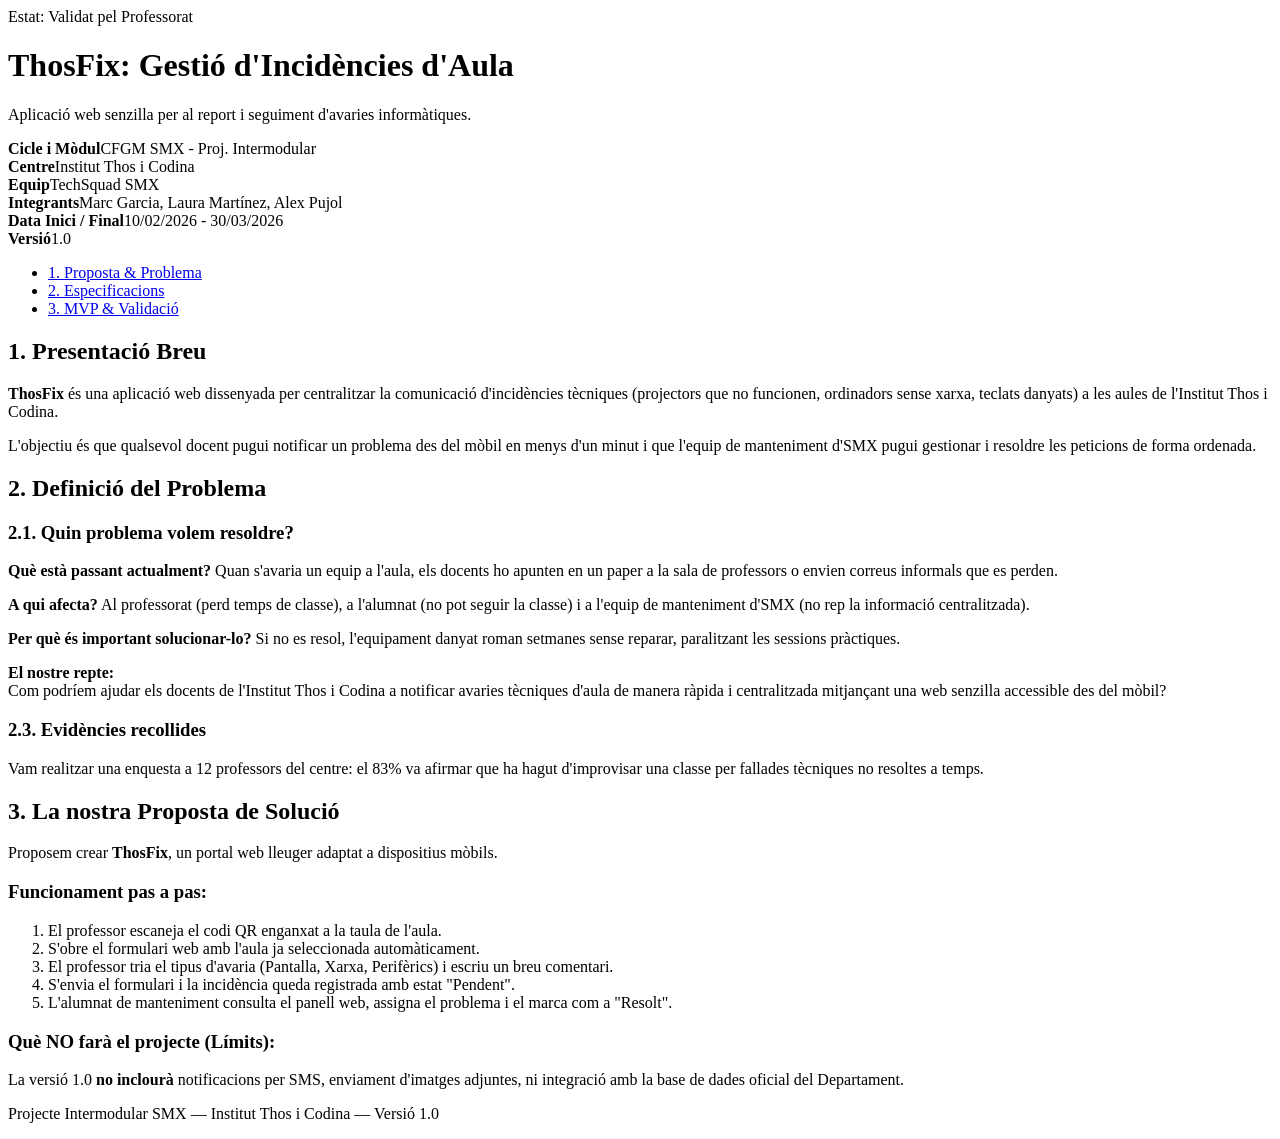
==== index.html @ 703491bd "Add files via upload" ====
<!DOCTYPE html>
<html lang="ca">
<head>
  <meta charset="UTF-8">
  <meta name="viewport" content="width=device-width, initial-scale=1.0">
  <title>ThosFix - Inici i Problema</title>
  <link rel="stylesheet" href="css/style.css">
</head>
<body>

  <header>
    <div class="container header-content">
      <span class="status-badge">Estat: Validat pel Professorat</span>
      <h1>ThosFix: Gestió d'Incidències d'Aula</h1>
      <p class="tagline">Aplicació web senzilla per al report i seguiment d'avaries informàtiques.</p>
      
      <div class="meta-grid">
        <div class="meta-item"><strong>Cicle i Mòdul</strong><span>CFGM SMX - Proj. Intermodular</span></div>
        <div class="meta-item"><strong>Centre</strong><span>Institut Thos i Codina</span></div>
        <div class="meta-item"><strong>Equip</strong><span>TechSquad SMX</span></div>
        <div class="meta-item"><strong>Integrants</strong><span>Marc Garcia, Laura Martínez, Alex Pujol</span></div>
        <div class="meta-item"><strong>Data Inici / Final</strong><span>10/02/2026 - 30/03/2026</span></div>
        <div class="meta-item"><strong>Versió</strong><span>1.0</span></div>
      </div>
    </div>
  </header>

  <nav class="main-nav">
    <div class="container">
      <ul>
        <li><a href="index.html" class="active">1. Proposta & Problema</a></li>
        <li><a href="especificacions.html">2. Especificacions</a></li>
        <li><a href="mvp.html">3. MVP & Validació</a></li>
      </ul>
    </div>
  </nav>

  <main class="container">

    <section id="sec1">
      <h2>1. Presentació Breu</h2>
      <p><strong>ThosFix</strong> és una aplicació web dissenyada per centralitzar la comunicació d'incidències tècniques (projectors que no funcionen, ordinadors sense xarxa, teclats danyats) a les aules de l'Institut Thos i Codina.</p>
      <p>L'objectiu és que qualsevol docent pugui notificar un problema des del mòbil en menys d'un minut i que l'equip de manteniment d'SMX pugui gestionar i resoldre les peticions de forma ordenada.</p>
    </section>

    <section id="sec2">
      <h2>2. Definició del Problema</h2>
      <h3>2.1. Quin problema volem resoldre?</h3>
      <p><strong>Què està passant actualment?</strong> Quan s'avaria un equip a l'aula, els docents ho apunten en un paper a la sala de professors o envien correus informals que es perden.</p>
      <p><strong>A qui afecta?</strong> Al professorat (perd temps de classe), a l'alumnat (no pot seguir la classe) i a l'equip de manteniment d'SMX (no rep la informació centralitzada).</p>
      <p><strong>Per què és important solucionar-lo?</strong> Si no es resol, l'equipament danyat roman setmanes sense reparar, paralitzant les sessions pràctiques.</p>

      <div class="callout callout-challenge">
        <strong>El nostre repte:</strong><br>
        Com podríem ajudar els docents de l'Institut Thos i Codina a notificar avaries tècniques d'aula de manera ràpida i centralitzada mitjançant una web senzilla accessible des del mòbil?
      </div>

      <h3>2.3. Evidències recollides</h3>
      <p>Vam realitzar una enquesta a 12 professors del centre: el 83% va afirmar que ha hagut d'improvisar una classe per fallades tècniques no resoltes a temps.</p>
    </section>

    <section id="sec3">
      <h2>3. La nostra Proposta de Solució</h2>
      <p>Proposem crear <strong>ThosFix</strong>, un portal web lleuger adaptat a dispositius mòbils.</p>

      <h3>Funcionament pas a pas:</h3>
      <ol class="steps">
        <li>El professor escaneja el codi QR enganxat a la taula de l'aula.</li>
        <li>S'obre el formulari web amb l'aula ja seleccionada automàticament.</li>
        <li>El professor tria el tipus d'avaria (Pantalla, Xarxa, Perifèrics) i escriu un breu comentari.</li>
        <li>S'envia el formulari i la incidència queda registrada amb estat "Pendent".</li>
        <li>L'alumnat de manteniment consulta el panell web, assigna el problema i el marca com a "Resolt".</li>
      </ol>

      <h3>Què NO farà el projecte (Límits):</h3>
      <p>La versió 1.0 <strong>no inclourà</strong> notificacions per SMS, enviament d'imatges adjuntes, ni integració amb la base de dades oficial del Departament.</p>
    </section>

  </main>

  <footer>
    <div class="container">
      <p>Projecte Intermodular SMX — Institut Thos i Codina — Versió 1.0</p>
    </div>
  </footer>

</body>
</html>
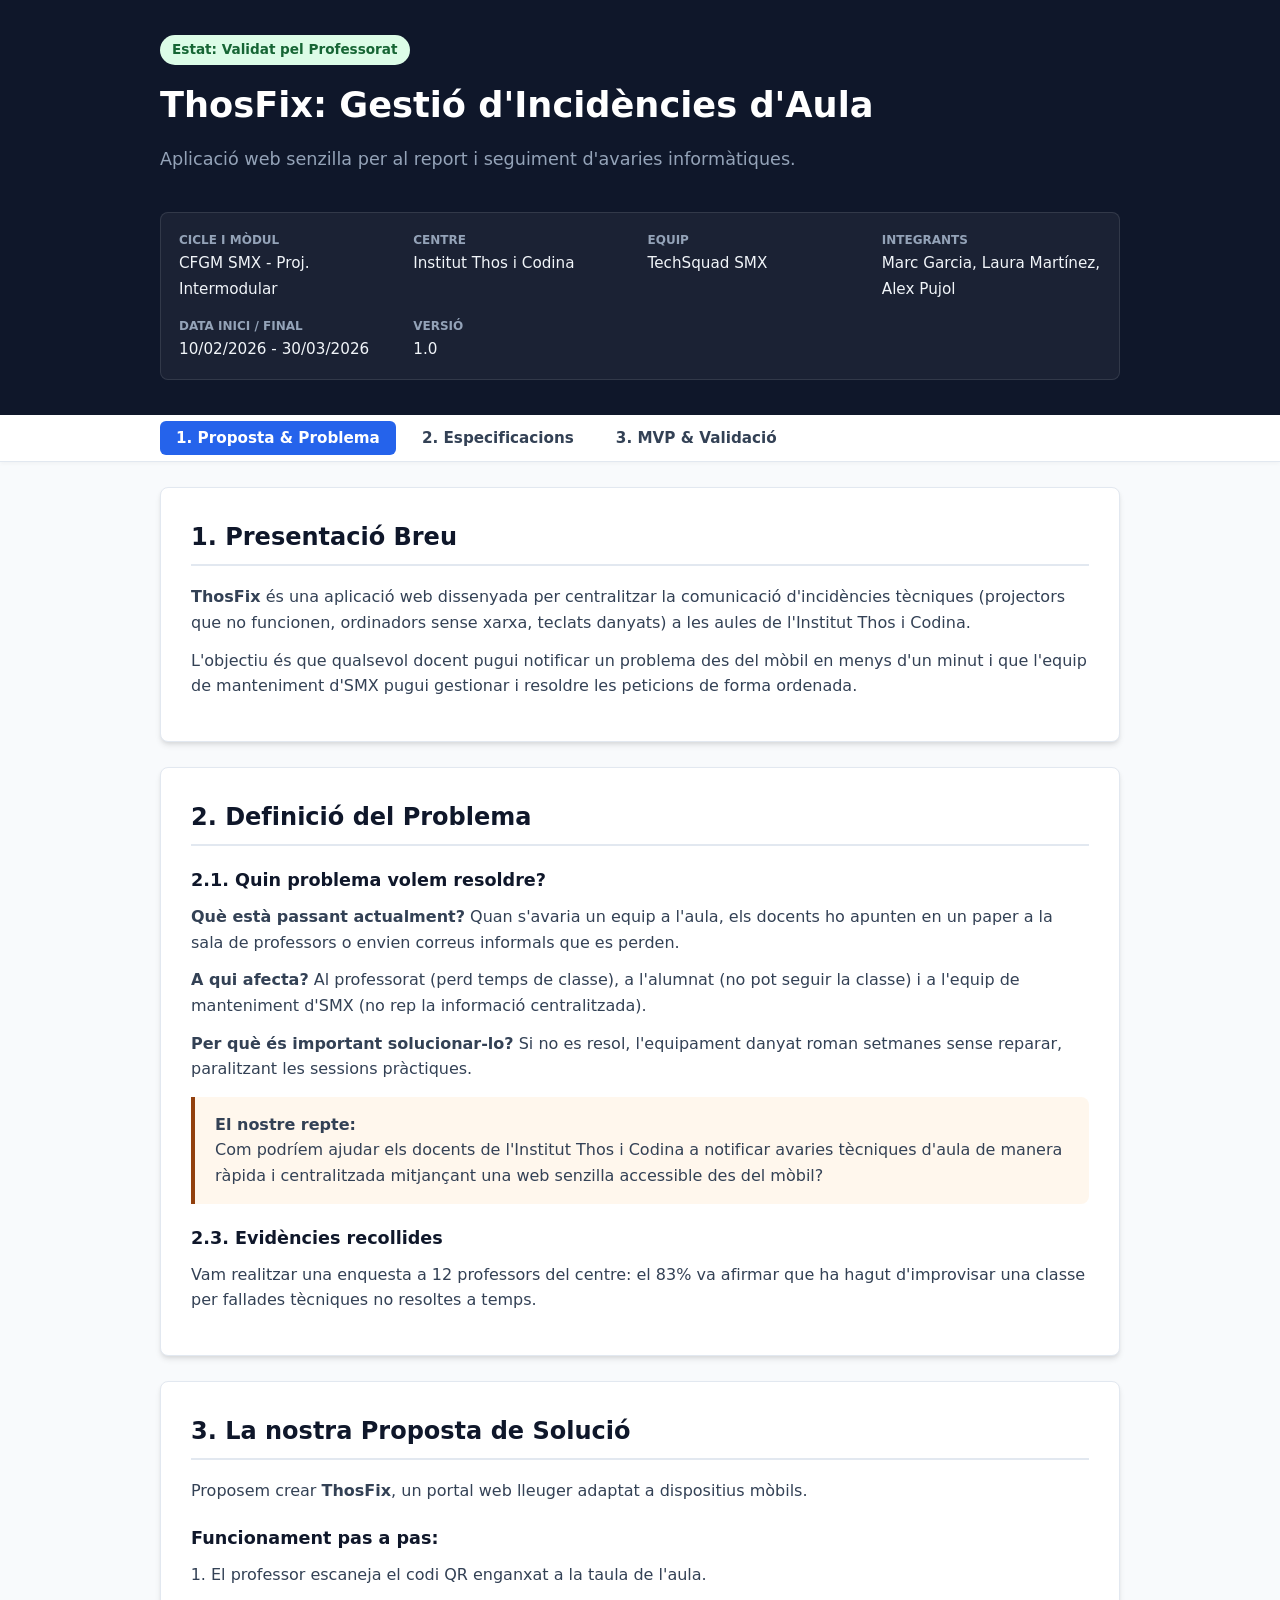
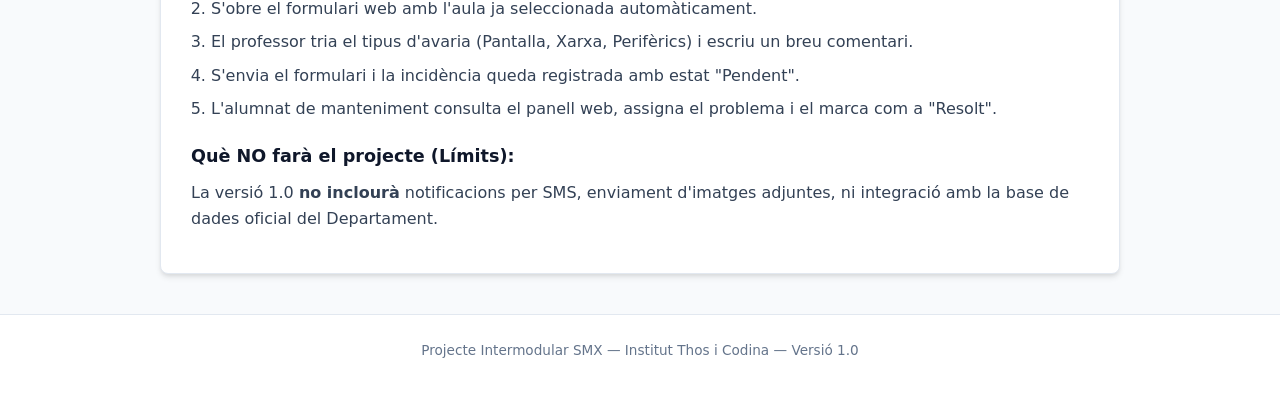
==== commit be8734e4: "Update index.html" ====
--- a/index.html
+++ b/index.html
@@ -4,7 +4,7 @@
   <meta charset="UTF-8">
   <meta name="viewport" content="width=device-width, initial-scale=1.0">
   <title>ThosFix - Inici i Problema</title>
-  <link rel="stylesheet" href="css/style.css">
+  <link rel="stylesheet" href="style.css">
 </head>
 <body>
 
@@ -85,4 +85,4 @@
   </footer>
 
 </body>
-</html>+</html>
--- a/style.css
+++ b/style.css
@@ -0,0 +1,269 @@
+:root {
+  --primary: #2563eb;
+  --primary-dark: #1d4ed8;
+  --secondary: #0f172a;
+  --bg: #f8fafc;
+  --surface: #ffffff;
+  --text: #334155;
+  --text-bold: #0f172a;
+  --border: #e2e8f0;
+  --success-bg: #dcfce7;
+  --success-text: #166534;
+  --warning-bg: #fef3c7;
+  --warning-text: #92400e;
+  --danger-bg: #fee2e2;
+  --danger-text: #991b1b;
+  --radius: 8px;
+  --shadow: 0 4px 6px -1px rgba(0, 0, 0, 0.1), 0 2px 4px -1px rgba(0, 0, 0, 0.06);
+}
+
+* { box-sizing: border-box; margin: 0; padding: 0; }
+
+body { 
+  font-family: system-ui, -apple-system, BlinkMacSystemFont, 'Segoe UI', Roboto, sans-serif; 
+  line-height: 1.6; 
+  background-color: var(--bg); 
+  color: var(--text); 
+  display: flex;
+  flex-direction: column;
+  min-height: 100vh;
+}
+
+.container { 
+  max-width: 1000px; 
+  margin: 0 auto; 
+  padding: 0 20px; 
+  width: 100%;
+}
+
+/* Header & Hero */
+header { 
+  background-color: var(--secondary); 
+  color: white; 
+  padding: 35px 0; 
+}
+
+.header-content { 
+  display: flex; 
+  flex-direction: column; 
+  gap: 12px; 
+}
+
+.status-badge { 
+  display: inline-block; 
+  width: fit-content; 
+  background: var(--success-bg); 
+  color: var(--success-text); 
+  padding: 4px 12px; 
+  border-radius: 20px; 
+  font-weight: 600; 
+  font-size: 0.85rem; 
+}
+
+header h1 { 
+  font-size: 2.2rem; 
+  font-weight: 800; 
+  color: #fff; 
+}
+
+.tagline { 
+  font-size: 1.1rem; 
+  color: #94a3b8; 
+}
+
+/* Meta Table Grid */
+.meta-grid { 
+  display: grid; 
+  grid-template-columns: repeat(auto-fit, minmax(180px, 1fr)); 
+  gap: 15px; 
+  margin-top: 15px; 
+  background: rgba(255,255,255,0.05); 
+  padding: 18px; 
+  border-radius: var(--radius); 
+  border: 1px solid rgba(255,255,255,0.1); 
+}
+
+.meta-item strong { 
+  display: block; 
+  font-size: 0.75rem; 
+  text-transform: uppercase; 
+  color: #94a3b8; 
+}
+
+.meta-item span { 
+  font-size: 0.95rem; 
+  font-weight: 500; 
+  color: #f1f5f9; 
+}
+
+/* Navegació principal entre pàgines */
+nav.main-nav { 
+  position: sticky; 
+  top: 0; 
+  background: var(--surface); 
+  border-bottom: 1px solid var(--border); 
+  box-shadow: 0 2px 4px rgba(0,0,0,0.03); 
+  z-index: 100; 
+}
+
+nav.main-nav ul { 
+  display: flex; 
+  list-style: none; 
+  gap: 10px; 
+  padding: 10px 0;
+}
+
+nav.main-nav a { 
+  text-decoration: none; 
+  color: var(--text); 
+  font-weight: 600; 
+  font-size: 0.95rem; 
+  padding: 8px 16px; 
+  border-radius: 6px; 
+  transition: all 0.2s ease;
+}
+
+nav.main-nav a:hover { 
+  background-color: #eff6ff; 
+  color: var(--primary); 
+}
+
+nav.main-nav a.active { 
+  background-color: var(--primary); 
+  color: white; 
+}
+
+/* Layout Seccions */
+main {
+  flex: 1;
+}
+
+section { 
+  background: var(--surface); 
+  margin-top: 25px; 
+  padding: 30px; 
+  border-radius: var(--radius); 
+  border: 1px solid var(--border); 
+  box-shadow: var(--shadow); 
+}
+
+h2 { 
+  font-size: 1.5rem; 
+  color: var(--text-bold); 
+  margin-bottom: 18px; 
+  border-bottom: 2px solid var(--border); 
+  padding-bottom: 8px; 
+}
+
+h3 { 
+  font-size: 1.1rem; 
+  color: var(--text-bold); 
+  margin: 20px 0 10px 0; 
+}
+
+p { margin-bottom: 12px; }
+
+/* Blocs destacats */
+.callout { 
+  background: #eff6ff; 
+  border-left: 4px solid var(--primary); 
+  padding: 15px 20px; 
+  border-radius: 0 var(--radius) var(--radius) 0; 
+  margin: 15px 0; 
+}
+
+.callout-challenge { 
+  background: #fff7ed; 
+  border-left: 4px solid var(--warning-text); 
+}
+
+.teacher-obs { 
+  background: #f1f5f9; 
+  border: 1px dashed #94a3b8; 
+  padding: 15px; 
+  border-radius: var(--radius); 
+  margin-top: 25px; 
+  font-size: 0.9rem; 
+}
+
+.teacher-obs strong { color: var(--secondary); }
+
+/* Taules */
+table { 
+  width: 100%; 
+  border-collapse: collapse; 
+  margin: 15px 0; 
+  font-size: 0.95rem; 
+}
+
+th, td { 
+  border: 1px solid var(--border); 
+  padding: 10px 14px; 
+  text-align: left; 
+}
+
+th { 
+  background-color: #f8fafc; 
+  font-weight: 700; 
+  color: var(--text-bold); 
+}
+
+tr:nth-child(even) { background-color: #fafafa; }
+
+/* Targetes de funcionalitats */
+.cards-grid { 
+  display: grid; 
+  grid-template-columns: repeat(auto-fit, minmax(260px, 1fr)); 
+  gap: 20px; 
+  margin-top: 15px; 
+}
+
+.card { 
+  border: 1px solid var(--border); 
+  border-radius: var(--radius); 
+  padding: 20px; 
+  background: #fff; 
+  display: flex; 
+  flex-direction: column;
+}
+
+.card-header { 
+  display: flex; 
+  justify-content: space-between; 
+  align-items: center; 
+  margin-bottom: 10px; 
+}
+
+.card-id { 
+  font-weight: 800; 
+  color: var(--primary); 
+  font-size: 1.1rem; 
+}
+
+/* Badges */
+.badge { 
+  padding: 3px 8px; 
+  border-radius: 4px; 
+  font-size: 0.75rem; 
+  font-weight: 700; 
+  text-transform: uppercase; 
+}
+
+.badge-high { background: var(--danger-bg); color: var(--danger-text); }
+.badge-medium { background: var(--warning-bg); color: var(--warning-text); }
+.badge-low { background: var(--success-bg); color: var(--success-text); }
+
+/* Llistes */
+ol.steps { padding-left: 20px; }
+ol.steps li { margin-bottom: 8px; }
+
+/* Footer */
+footer { 
+  text-align: center; 
+  padding: 25px 0; 
+  margin-top: 40px; 
+  font-size: 0.85rem; 
+  color: #64748b; 
+  background: #fff; 
+  border-top: 1px solid var(--border); 
+}
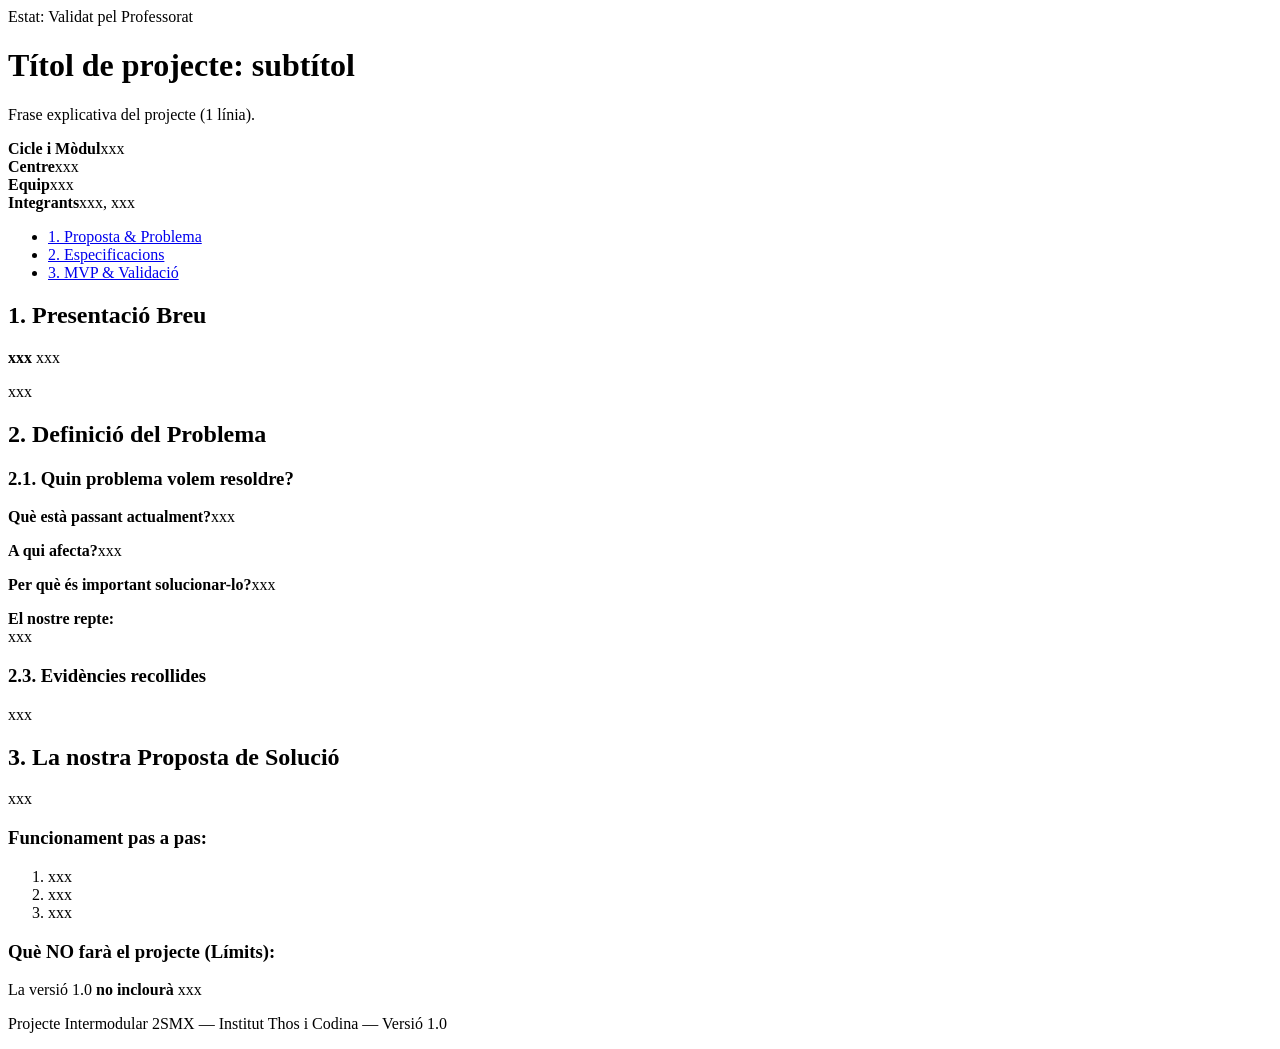
==== commit 9e522d3b: "simplify" ====
--- a/index.html
+++ b/index.html
@@ -3,24 +3,22 @@
 <head>
   <meta charset="UTF-8">
   <meta name="viewport" content="width=device-width, initial-scale=1.0">
-  <title>ThosFix - Inici i Problema</title>
-  <link rel="stylesheet" href="style.css">
+  <title>TITOL DEL PROJECTE</title>
+  <link rel="stylesheet" href="css/style.css">
 </head>
 <body>
 
   <header>
     <div class="container header-content">
       <span class="status-badge">Estat: Validat pel Professorat</span>
-      <h1>ThosFix: Gestió d'Incidències d'Aula</h1>
-      <p class="tagline">Aplicació web senzilla per al report i seguiment d'avaries informàtiques.</p>
+      <h1>Títol de projecte: subtítol</h1>
+      <p class="tagline">Frase explicativa del projecte (1 línia).</p>
       
       <div class="meta-grid">
-        <div class="meta-item"><strong>Cicle i Mòdul</strong><span>CFGM SMX - Proj. Intermodular</span></div>
-        <div class="meta-item"><strong>Centre</strong><span>Institut Thos i Codina</span></div>
-        <div class="meta-item"><strong>Equip</strong><span>TechSquad SMX</span></div>
-        <div class="meta-item"><strong>Integrants</strong><span>Marc Garcia, Laura Martínez, Alex Pujol</span></div>
-        <div class="meta-item"><strong>Data Inici / Final</strong><span>10/02/2026 - 30/03/2026</span></div>
-        <div class="meta-item"><strong>Versió</strong><span>1.0</span></div>
+        <div class="meta-item"><strong>Cicle i Mòdul</strong><span>xxx</span></div>
+        <div class="meta-item"><strong>Centre</strong><span>xxx</span></div>
+        <div class="meta-item"><strong>Equip</strong><span>xxx</span></div>
+        <div class="meta-item"><strong>Integrants</strong><span>xxx, xxx</span></div>
       </div>
     </div>
   </header>
@@ -39,48 +37,46 @@
 
     <section id="sec1">
       <h2>1. Presentació Breu</h2>
-      <p><strong>ThosFix</strong> és una aplicació web dissenyada per centralitzar la comunicació d'incidències tècniques (projectors que no funcionen, ordinadors sense xarxa, teclats danyats) a les aules de l'Institut Thos i Codina.</p>
-      <p>L'objectiu és que qualsevol docent pugui notificar un problema des del mòbil en menys d'un minut i que l'equip de manteniment d'SMX pugui gestionar i resoldre les peticions de forma ordenada.</p>
+      <p><strong>xxx</strong> xxx</p>
+      <p>xxx</p>
     </section>
 
     <section id="sec2">
       <h2>2. Definició del Problema</h2>
       <h3>2.1. Quin problema volem resoldre?</h3>
-      <p><strong>Què està passant actualment?</strong> Quan s'avaria un equip a l'aula, els docents ho apunten en un paper a la sala de professors o envien correus informals que es perden.</p>
-      <p><strong>A qui afecta?</strong> Al professorat (perd temps de classe), a l'alumnat (no pot seguir la classe) i a l'equip de manteniment d'SMX (no rep la informació centralitzada).</p>
-      <p><strong>Per què és important solucionar-lo?</strong> Si no es resol, l'equipament danyat roman setmanes sense reparar, paralitzant les sessions pràctiques.</p>
+      <p><strong>Què està passant actualment?</strong>xxx</p>
+      <p><strong>A qui afecta?</strong>xxx</p>
+      <p><strong>Per què és important solucionar-lo?</strong>xxx</p>
 
       <div class="callout callout-challenge">
         <strong>El nostre repte:</strong><br>
-        Com podríem ajudar els docents de l'Institut Thos i Codina a notificar avaries tècniques d'aula de manera ràpida i centralitzada mitjançant una web senzilla accessible des del mòbil?
+        xxx
       </div>
 
       <h3>2.3. Evidències recollides</h3>
-      <p>Vam realitzar una enquesta a 12 professors del centre: el 83% va afirmar que ha hagut d'improvisar una classe per fallades tècniques no resoltes a temps.</p>
+      <p>xxx</p>
     </section>
 
     <section id="sec3">
       <h2>3. La nostra Proposta de Solució</h2>
-      <p>Proposem crear <strong>ThosFix</strong>, un portal web lleuger adaptat a dispositius mòbils.</p>
+      <p>xxx</p>
 
       <h3>Funcionament pas a pas:</h3>
       <ol class="steps">
-        <li>El professor escaneja el codi QR enganxat a la taula de l'aula.</li>
-        <li>S'obre el formulari web amb l'aula ja seleccionada automàticament.</li>
-        <li>El professor tria el tipus d'avaria (Pantalla, Xarxa, Perifèrics) i escriu un breu comentari.</li>
-        <li>S'envia el formulari i la incidència queda registrada amb estat "Pendent".</li>
-        <li>L'alumnat de manteniment consulta el panell web, assigna el problema i el marca com a "Resolt".</li>
+        <li>xxx</li>
+        <li>xxx</li>
+        <li>xxx</li>
       </ol>
 
       <h3>Què NO farà el projecte (Límits):</h3>
-      <p>La versió 1.0 <strong>no inclourà</strong> notificacions per SMS, enviament d'imatges adjuntes, ni integració amb la base de dades oficial del Departament.</p>
+      <p>La versió 1.0 <strong>no inclourà</strong> xxx</p>
     </section>
 
   </main>
 
   <footer>
     <div class="container">
-      <p>Projecte Intermodular SMX — Institut Thos i Codina — Versió 1.0</p>
+      <p>Projecte Intermodular 2SMX — Institut Thos i Codina — Versió 1.0</p>
     </div>
   </footer>
 
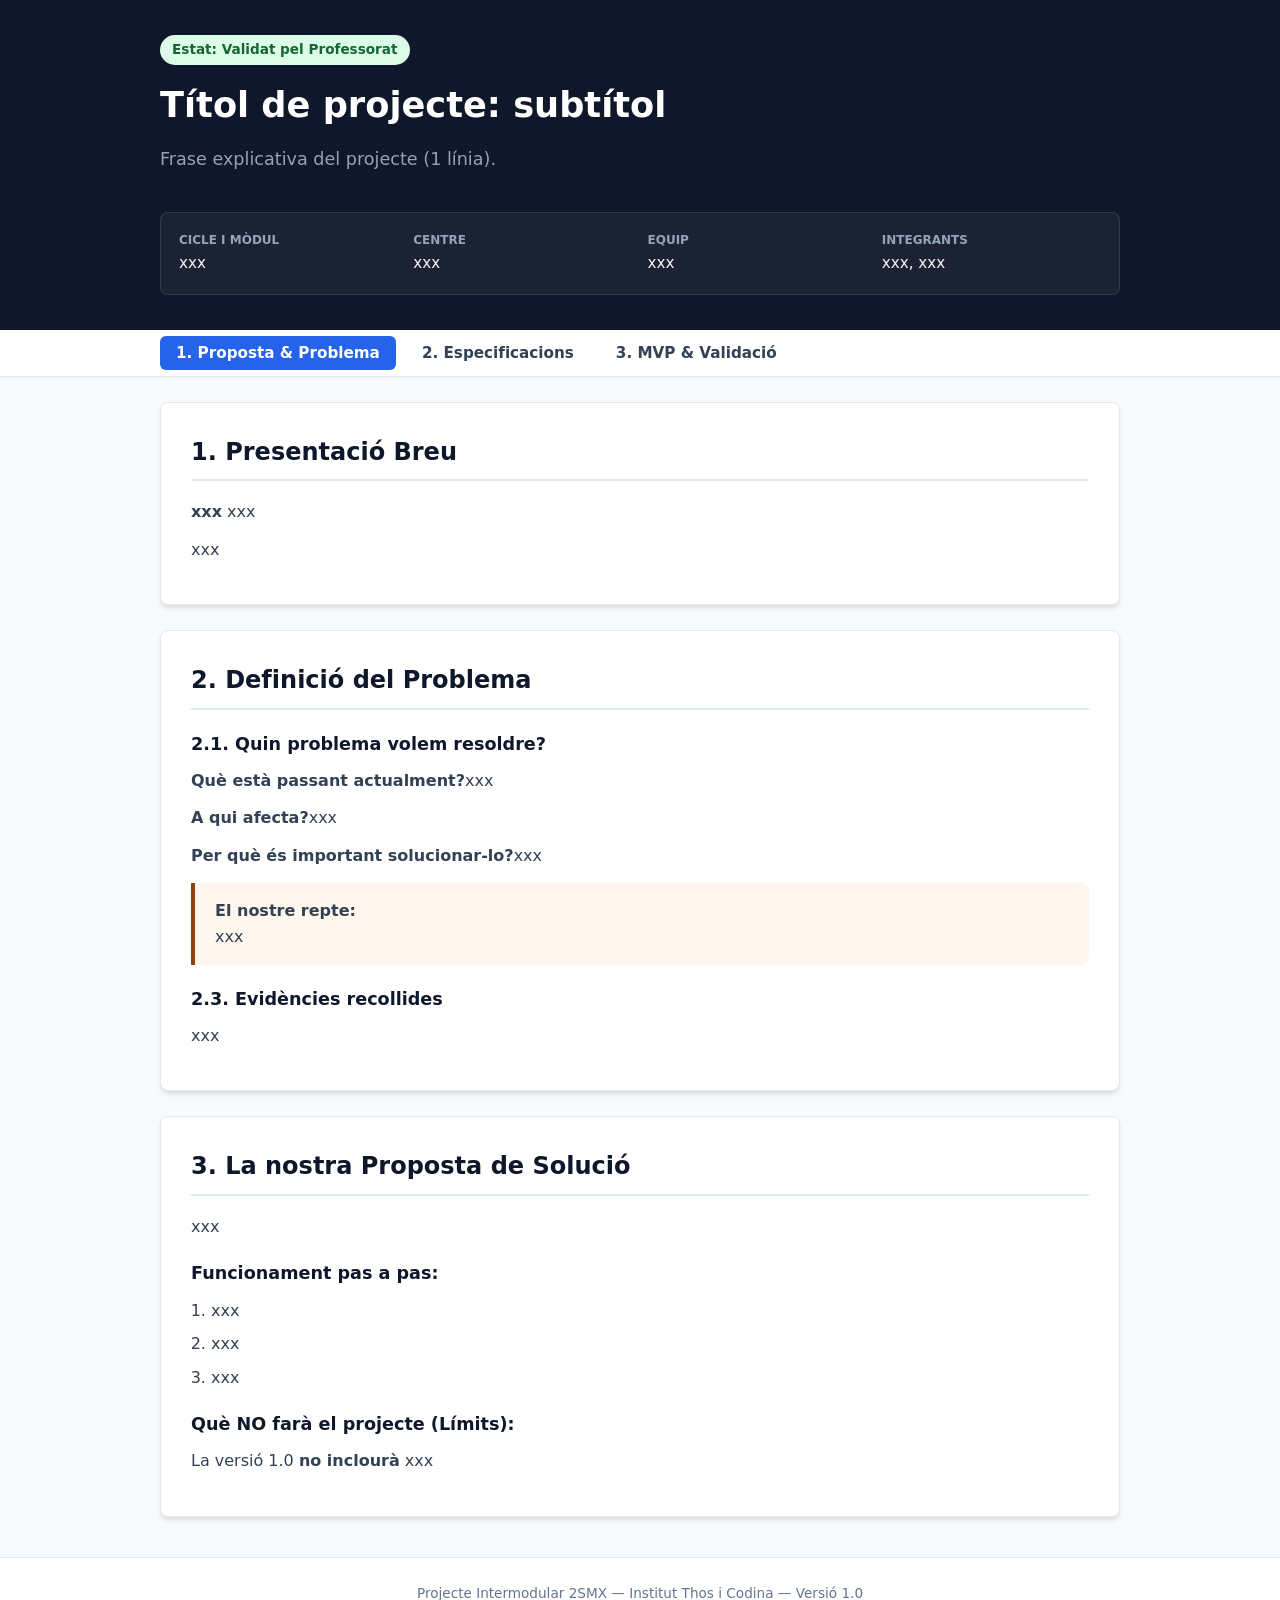
==== commit 4c5b9a7a: "Update index.html" ====
--- a/index.html
+++ b/index.html
@@ -4,7 +4,7 @@
   <meta charset="UTF-8">
   <meta name="viewport" content="width=device-width, initial-scale=1.0">
   <title>TITOL DEL PROJECTE</title>
-  <link rel="stylesheet" href="css/style.css">
+  <link rel="stylesheet" href="style.css">
 </head>
 <body>
 
--- a/style.css
+++ b/style.css
@@ -0,0 +1,269 @@
+:root {
+  --primary: #2563eb;
+  --primary-dark: #1d4ed8;
+  --secondary: #0f172a;
+  --bg: #f8fafc;
+  --surface: #ffffff;
+  --text: #334155;
+  --text-bold: #0f172a;
+  --border: #e2e8f0;
+  --success-bg: #dcfce7;
+  --success-text: #166534;
+  --warning-bg: #fef3c7;
+  --warning-text: #92400e;
+  --danger-bg: #fee2e2;
+  --danger-text: #991b1b;
+  --radius: 8px;
+  --shadow: 0 4px 6px -1px rgba(0, 0, 0, 0.1), 0 2px 4px -1px rgba(0, 0, 0, 0.06);
+}
+
+* { box-sizing: border-box; margin: 0; padding: 0; }
+
+body { 
+  font-family: system-ui, -apple-system, BlinkMacSystemFont, 'Segoe UI', Roboto, sans-serif; 
+  line-height: 1.6; 
+  background-color: var(--bg); 
+  color: var(--text); 
+  display: flex;
+  flex-direction: column;
+  min-height: 100vh;
+}
+
+.container { 
+  max-width: 1000px; 
+  margin: 0 auto; 
+  padding: 0 20px; 
+  width: 100%;
+}
+
+/* Header & Hero */
+header { 
+  background-color: var(--secondary); 
+  color: white; 
+  padding: 35px 0; 
+}
+
+.header-content { 
+  display: flex; 
+  flex-direction: column; 
+  gap: 12px; 
+}
+
+.status-badge { 
+  display: inline-block; 
+  width: fit-content; 
+  background: var(--success-bg); 
+  color: var(--success-text); 
+  padding: 4px 12px; 
+  border-radius: 20px; 
+  font-weight: 600; 
+  font-size: 0.85rem; 
+}
+
+header h1 { 
+  font-size: 2.2rem; 
+  font-weight: 800; 
+  color: #fff; 
+}
+
+.tagline { 
+  font-size: 1.1rem; 
+  color: #94a3b8; 
+}
+
+/* Meta Table Grid */
+.meta-grid { 
+  display: grid; 
+  grid-template-columns: repeat(auto-fit, minmax(180px, 1fr)); 
+  gap: 15px; 
+  margin-top: 15px; 
+  background: rgba(255,255,255,0.05); 
+  padding: 18px; 
+  border-radius: var(--radius); 
+  border: 1px solid rgba(255,255,255,0.1); 
+}
+
+.meta-item strong { 
+  display: block; 
+  font-size: 0.75rem; 
+  text-transform: uppercase; 
+  color: #94a3b8; 
+}
+
+.meta-item span { 
+  font-size: 0.95rem; 
+  font-weight: 500; 
+  color: #f1f5f9; 
+}
+
+/* Navegació principal entre pàgines */
+nav.main-nav { 
+  position: sticky; 
+  top: 0; 
+  background: var(--surface); 
+  border-bottom: 1px solid var(--border); 
+  box-shadow: 0 2px 4px rgba(0,0,0,0.03); 
+  z-index: 100; 
+}
+
+nav.main-nav ul { 
+  display: flex; 
+  list-style: none; 
+  gap: 10px; 
+  padding: 10px 0;
+}
+
+nav.main-nav a { 
+  text-decoration: none; 
+  color: var(--text); 
+  font-weight: 600; 
+  font-size: 0.95rem; 
+  padding: 8px 16px; 
+  border-radius: 6px; 
+  transition: all 0.2s ease;
+}
+
+nav.main-nav a:hover { 
+  background-color: #eff6ff; 
+  color: var(--primary); 
+}
+
+nav.main-nav a.active { 
+  background-color: var(--primary); 
+  color: white; 
+}
+
+/* Layout Seccions */
+main {
+  flex: 1;
+}
+
+section { 
+  background: var(--surface); 
+  margin-top: 25px; 
+  padding: 30px; 
+  border-radius: var(--radius); 
+  border: 1px solid var(--border); 
+  box-shadow: var(--shadow); 
+}
+
+h2 { 
+  font-size: 1.5rem; 
+  color: var(--text-bold); 
+  margin-bottom: 18px; 
+  border-bottom: 2px solid var(--border); 
+  padding-bottom: 8px; 
+}
+
+h3 { 
+  font-size: 1.1rem; 
+  color: var(--text-bold); 
+  margin: 20px 0 10px 0; 
+}
+
+p { margin-bottom: 12px; }
+
+/* Blocs destacats */
+.callout { 
+  background: #eff6ff; 
+  border-left: 4px solid var(--primary); 
+  padding: 15px 20px; 
+  border-radius: 0 var(--radius) var(--radius) 0; 
+  margin: 15px 0; 
+}
+
+.callout-challenge { 
+  background: #fff7ed; 
+  border-left: 4px solid var(--warning-text); 
+}
+
+.teacher-obs { 
+  background: #f1f5f9; 
+  border: 1px dashed #94a3b8; 
+  padding: 15px; 
+  border-radius: var(--radius); 
+  margin-top: 25px; 
+  font-size: 0.9rem; 
+}
+
+.teacher-obs strong { color: var(--secondary); }
+
+/* Taules */
+table { 
+  width: 100%; 
+  border-collapse: collapse; 
+  margin: 15px 0; 
+  font-size: 0.95rem; 
+}
+
+th, td { 
+  border: 1px solid var(--border); 
+  padding: 10px 14px; 
+  text-align: left; 
+}
+
+th { 
+  background-color: #f8fafc; 
+  font-weight: 700; 
+  color: var(--text-bold); 
+}
+
+tr:nth-child(even) { background-color: #fafafa; }
+
+/* Targetes de funcionalitats */
+.cards-grid { 
+  display: grid; 
+  grid-template-columns: repeat(auto-fit, minmax(260px, 1fr)); 
+  gap: 20px; 
+  margin-top: 15px; 
+}
+
+.card { 
+  border: 1px solid var(--border); 
+  border-radius: var(--radius); 
+  padding: 20px; 
+  background: #fff; 
+  display: flex; 
+  flex-direction: column;
+}
+
+.card-header { 
+  display: flex; 
+  justify-content: space-between; 
+  align-items: center; 
+  margin-bottom: 10px; 
+}
+
+.card-id { 
+  font-weight: 800; 
+  color: var(--primary); 
+  font-size: 1.1rem; 
+}
+
+/* Badges */
+.badge { 
+  padding: 3px 8px; 
+  border-radius: 4px; 
+  font-size: 0.75rem; 
+  font-weight: 700; 
+  text-transform: uppercase; 
+}
+
+.badge-high { background: var(--danger-bg); color: var(--danger-text); }
+.badge-medium { background: var(--warning-bg); color: var(--warning-text); }
+.badge-low { background: var(--success-bg); color: var(--success-text); }
+
+/* Llistes */
+ol.steps { padding-left: 20px; }
+ol.steps li { margin-bottom: 8px; }
+
+/* Footer */
+footer { 
+  text-align: center; 
+  padding: 25px 0; 
+  margin-top: 40px; 
+  font-size: 0.85rem; 
+  color: #64748b; 
+  background: #fff; 
+  border-top: 1px solid var(--border); 
+}
